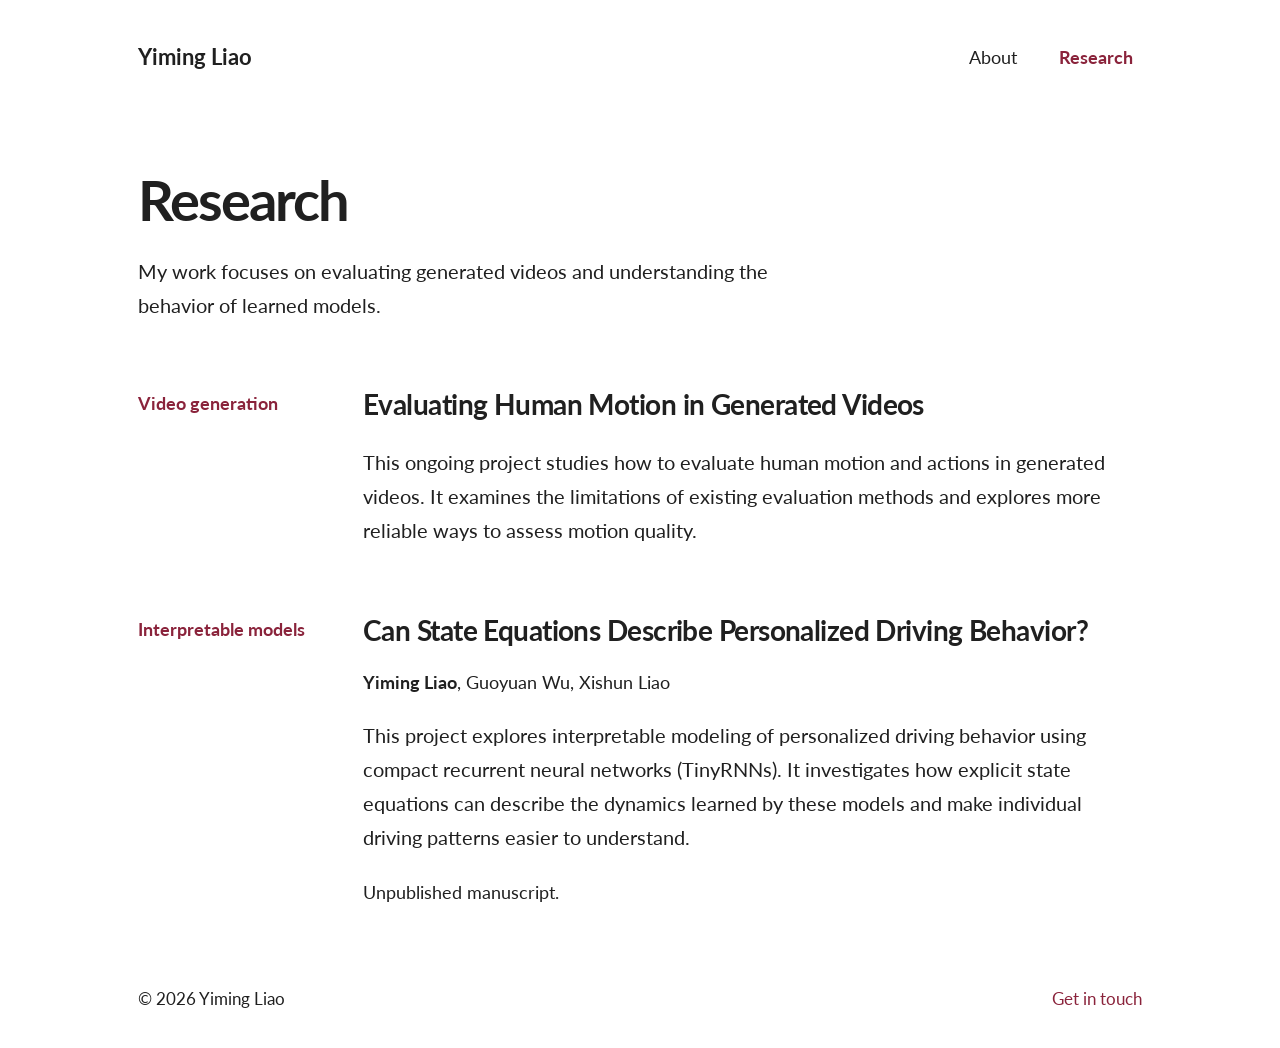
==== research.html @ 7bc7d139 "Redesign academic homepage and add a dedicated research page" ====
<!doctype html>
<html lang="en">
<head>
  <meta charset="utf-8">
  <meta name="viewport" content="width=device-width, initial-scale=1">
  <meta name="description" content="Research by Yiming Liao on evaluating generated videos and interpretable modeling of driving behavior.">
  <meta name="theme-color" content="#ffffff">
  <meta property="og:title" content="Research — Yiming Liao">
  <meta property="og:description" content="Research on video generation evaluation and interpretable models.">
  <meta property="og:type" content="website">
  <title>Research — Yiming Liao</title>
  <link rel="icon" type="image/svg+xml" href="data:image/svg+xml,%3Csvg xmlns='http://www.w3.org/2000/svg' viewBox='0 0 40 40'%3E%3Crect width='40' height='40' rx='5' fill='%238a233b'/%3E%3Ctext x='20' y='28' text-anchor='middle' font-family='Arial,sans-serif' font-size='25' fill='white'%3Ey%3C/text%3E%3C/svg%3E">
  <link rel="preload" href="assets/fonts/Lato-Regular.ttf" as="font" type="font/ttf" crossorigin>
  <link rel="stylesheet" href="styles.css">
</head>
<body>
  <a class="skip-link" href="#main">Skip to content</a>
  <div class="site-shell">
    <header class="site-header">
      <a class="site-name" href="./">Yiming Liao</a>
      <nav aria-label="Main navigation">
        <a href="./">About</a>
        <a href="research.html" aria-current="page">Research</a>
      </nav>
    </header>
    <main id="main" class="research-page">
      <header class="page-introduction">
        <h1>Research</h1>
        <p>My work focuses on evaluating generated videos and understanding the behavior of learned models.</p>
      </header>
      <article class="project" id="video-generation" aria-labelledby="video-title">
        <div class="project-topic"><p>Video generation</p></div>
        <div class="project-body">
          <h2 id="video-title">Evaluating Human Motion in Generated Videos</h2>
          <p>This ongoing project studies how to evaluate human motion and actions in generated videos. It examines the limitations of existing evaluation methods and explores more reliable ways to assess motion quality.</p>
        </div>
      </article>
      <article class="project" id="interpretable-models" aria-labelledby="driving-title">
        <div class="project-topic"><p>Interpretable models</p></div>
        <div class="project-body">
          <h2 id="driving-title">Can State Equations Describe Personalized Driving Behavior?</h2>
          <p class="project-authors"><strong>Yiming Liao</strong>, Guoyuan Wu, Xishun Liao</p>
          <p>This project explores interpretable modeling of personalized driving behavior using compact recurrent neural networks (TinyRNNs). It investigates how explicit state equations can describe the dynamics learned by these models and make individual driving patterns easier to understand.</p>
          <p class="manuscript-status">Unpublished manuscript.</p>
        </div>
      </article>
    </main>
    <footer class="site-footer">
      <span>© 2026 Yiming Liao</span>
      <a href="mailto:yimingliao58@gmail.com">Get in touch</a>
    </footer>
  </div>
</body>
</html>
---- styles.css ----
@font-face {
  font-family: "Lato";
  font-style: normal;
  font-weight: 400;
  font-display: swap;
  src: url("assets/fonts/Lato-Regular.ttf") format("truetype");
}
@font-face {
  font-family: "Lato";
  font-style: normal;
  font-weight: 700;
  font-display: swap;
  src: url("assets/fonts/Lato-Bold.ttf") format("truetype");
}
:root {
  color-scheme: light;
  --ink: #202020;
  --accent: #8a233b;
  --accent-hover: #5c1426;
  --link-highlight: #f8edf0;
}
* { box-sizing: border-box; }
html { scroll-behavior: smooth; scroll-padding-top: 32px; }
body {
  margin: 0;
  background: #fff;
  color: var(--ink);
  font-family: "Lato", "Helvetica Neue", Arial, sans-serif;
  font-size: 1.25rem;
  line-height: 1.7;
  -webkit-font-smoothing: antialiased;
}
a {
  color: var(--accent);
  text-decoration: none;
  text-decoration-line: none;
  border-radius: 3px;
  transition: color 160ms ease, background-color 160ms ease;
}
a:hover { color: var(--accent-hover); background-color: var(--link-highlight); text-decoration: none; }
a:active { color: var(--accent-hover); }
a:focus-visible { outline: 2px solid var(--accent); outline-offset: 5px; }
p { margin: 0 0 1.15em; }
h1, h2, h3 { color: var(--ink); font-weight: 700; }
h1 { margin: 0 0 22px; font-size: clamp(2.5rem, 4.5vw, 3.5rem); line-height: 1.12; letter-spacing: -.035em; }
h2 { margin: 0; font-size: 1.65rem; line-height: 1.3; letter-spacing: -.02em; }
h3 { margin: 0 0 5px; font-size: 1.25rem; line-height: 1.4; }
.site-shell { width: min(1100px, 100%); margin-inline: auto; padding-inline: 48px; }
.site-header { display: flex; justify-content: space-between; align-items: center; gap: 28px; padding-top: 36px; padding-bottom: 24px; }
.site-name { color: var(--ink); font-size: 1.35rem; font-weight: 700; white-space: nowrap; }
.site-name:hover { background: transparent; color: var(--accent); }
nav { display: flex; gap: 24px; }
nav a { display: inline-block; color: var(--ink); padding: 7px 9px; font-size: 1.125rem; line-height: 1.6; }
nav a[aria-current="page"] { color: var(--accent); font-weight: 700; }
.introduction { display: grid; grid-template-columns: minmax(0, 1fr) 240px; gap: 76px; align-items: start; padding-top: 66px; }
.introduction-text { min-width: 0; }
.affiliation { margin: 0 0 27px; font-size: 1.1875rem; line-height: 1.6; }
.affiliation a { font-weight: 700; }
.biography p { max-width: 38em; }
.research-link { margin-top: 26px; margin-bottom: 24px; }
.research-link a { display: inline-flex; align-items: center; gap: 10px; font-weight: 700; }
.research-link span { display: inline-block; transition: transform 160ms ease; }
.research-link a:hover span { transform: translateX(4px); }
.contact-links { display: flex; flex-wrap: wrap; align-items: center; gap: 8px 15px; font-size: 1.125rem; }
.contact-links a { padding-block: 5px; overflow-wrap: anywhere; }
.contact-separator { color: var(--ink); }
.portrait { margin: 12px 0 0; }
.portrait img { display: block; width: 100%; height: auto; border-radius: 4px; }
.education { display: grid; grid-template-columns: 185px minmax(0, 1fr); gap: 40px; margin-top: 80px; }
.education h2 { padding-top: 1px; }
.education-list { min-width: 0; }
.education-entry { display: flex; justify-content: space-between; align-items: baseline; gap: 25px; }
.education-entry + .education-entry { margin-top: 28px; }
.education-entry p { margin: 0; font-size: 1.125rem; line-height: 1.65; }
.education-date { white-space: nowrap; font-variant-numeric: tabular-nums; }
.site-footer { display: flex; justify-content: space-between; flex-wrap: wrap; gap: 12px 24px; margin-top: 78px; padding-bottom: 34px; font-size: 1.0625rem; }
.research-page { padding-top: 66px; }
.page-introduction { max-width: 750px; margin-bottom: 64px; }
.page-introduction p { max-width: 35em; margin: 0; }
.project { display: grid; grid-template-columns: 185px minmax(0, 1fr); gap: 40px; }
.project + .project { margin-top: 65px; }
.project-topic p { margin: 4px 0 0; color: var(--accent); font-size: 1.125rem; font-weight: 700; line-height: 1.5; }
.project-body { min-width: 0; }
.project h2 { margin-bottom: 22px; font-size: 1.75rem; line-height: 1.35; }
.project-body > p:last-child { margin-bottom: 0; }
.project-authors { font-size: 1.125rem; line-height: 1.65; margin-top: -4px; margin-bottom: 20px; }
.manuscript-status { font-size: 1.125rem; }
.skip-link { position: absolute; top: 12px; left: 16px; padding: 8px 14px; background: #fff; transform: translateY(-180%); z-index: 10; }
.skip-link:focus { transform: none; }
@media (max-width: 900px) {
  .site-shell { padding-inline: 36px; }
  .introduction { grid-template-columns: minmax(0, 1fr) 190px; gap: 40px; }
  .education, .project { grid-template-columns: 155px minmax(0, 1fr); gap: 32px; }
  .education-entry { flex-direction: column; gap: 6px; }
}
@media (max-width: 640px) {
  body { font-size: 1.1875rem; line-height: 1.7; }
  .site-shell { padding-inline: 24px; }
  .site-header { flex-wrap: wrap; gap: 12px 18px; padding-top: 22px; padding-bottom: 15px; }
  .site-name { font-size: 1.25rem; }
  nav { gap: 9px; }
  nav a { padding: 7px 6px; font-size: 1.0625rem; }
  .introduction { grid-template-columns: minmax(0, 1fr); gap: 28px; padding-top: 32px; }
  .portrait { grid-row: 1; width: 156px; margin: 0; }
  h1 { font-size: 2.6rem; margin-bottom: 18px; }
  .affiliation { font-size: 1.125rem; margin-bottom: 24px; }
  .research-link { margin-top: 24px; }
  .contact-links { gap: 6px 12px; font-size: 1.0625rem; }
  .education, .project { grid-template-columns: minmax(0, 1fr); gap: 24px; }
  .education { margin-top: 58px; }
  .education-entry + .education-entry { margin-top: 26px; }
  .education-entry h3 { font-size: 1.1875rem; }
  .education-entry p { font-size: 1.0625rem; }
  .site-footer { margin-top: 58px; font-size: 1.0625rem; }
  .research-page { padding-top: 38px; }
  .page-introduction { margin-bottom: 44px; }
  .project { gap: 12px; }
  .project + .project { margin-top: 48px; }
  .project h2 { font-size: 1.5rem; margin-bottom: 18px; }
  .project-topic p, .project-authors, .manuscript-status { font-size: 1.0625rem; }
}
@media (prefers-reduced-motion: reduce) {
  html { scroll-behavior: auto; }
  a, .research-link span { transition: none; }
  .research-link a:hover span { transform: none; }
}
@media print {
  body { font-size: 12pt; }
  .site-header, .skip-link, .site-footer { display: none; }
  .site-shell { width: 100%; padding: 0; }
  .introduction, .research-page { padding-top: 0; }
  .education { margin-top: 32px; }
  .project { break-inside: avoid; }
  a { color: inherit; }
}
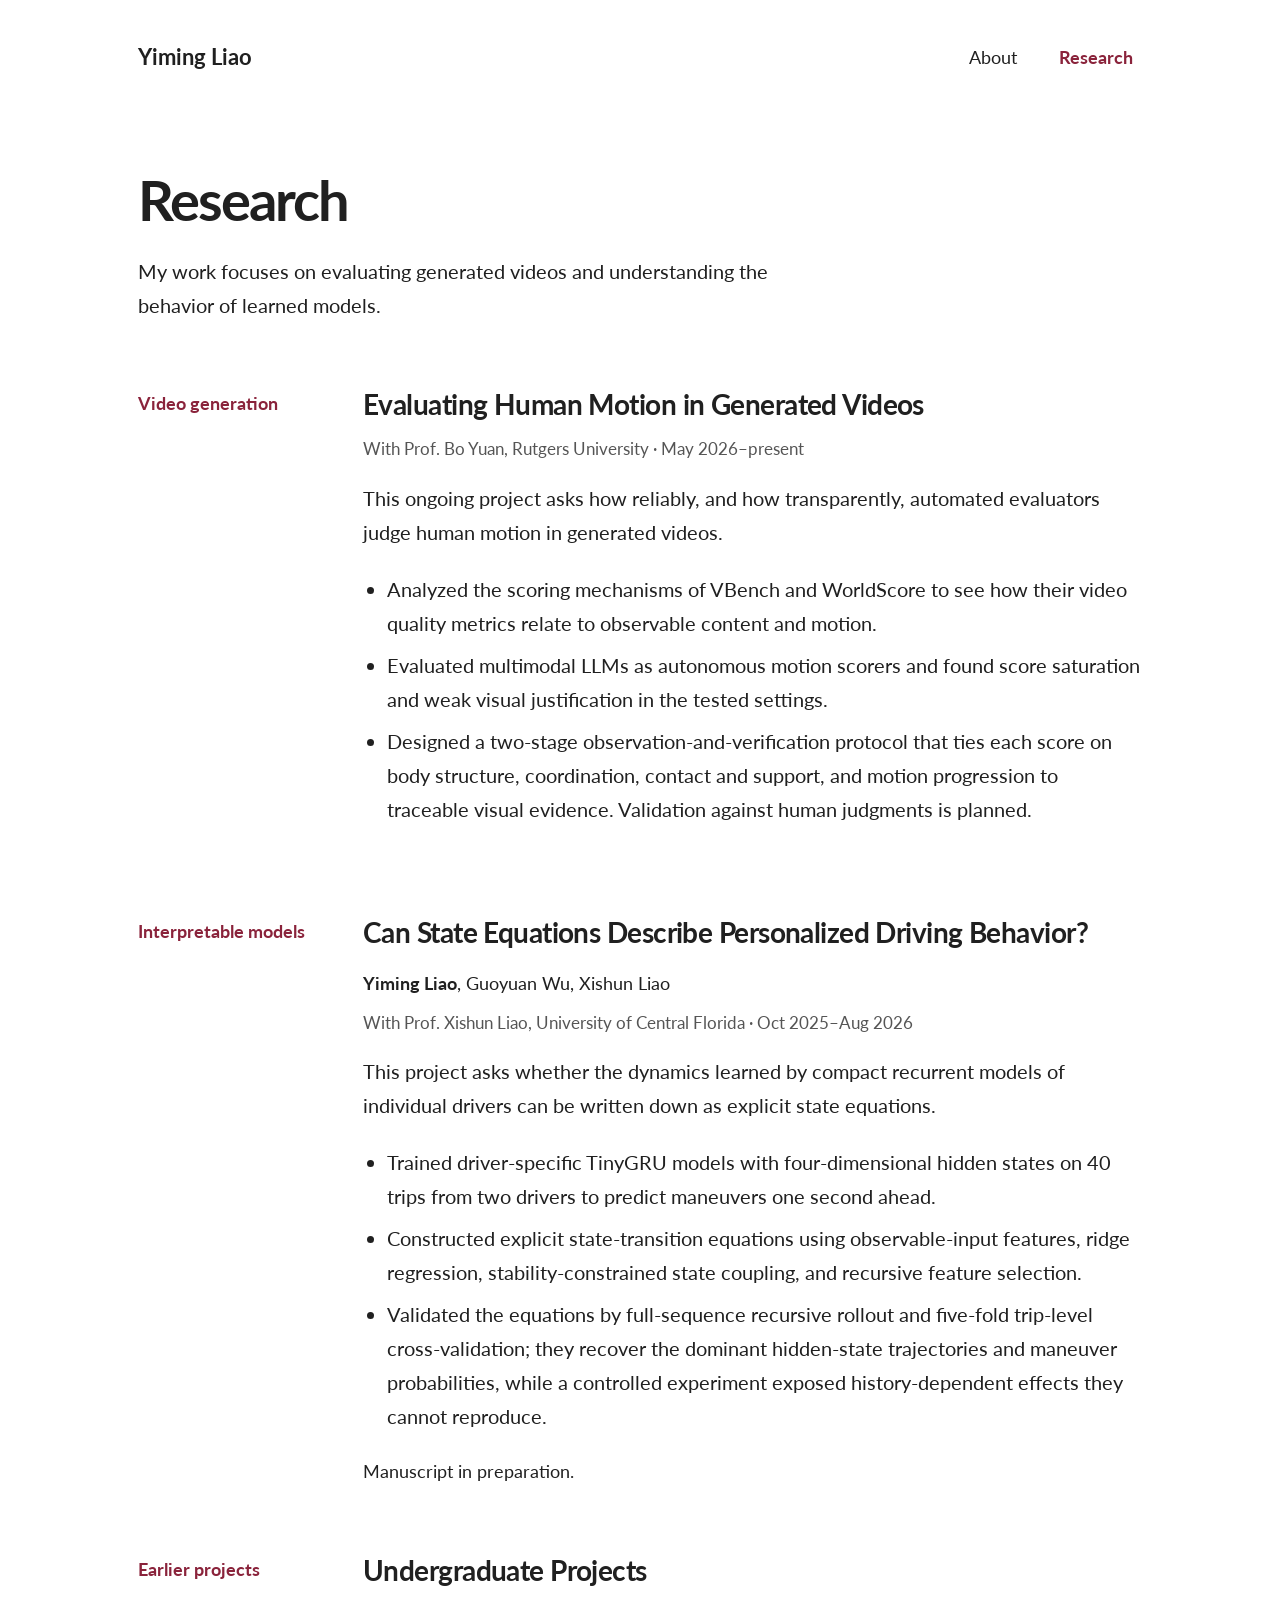
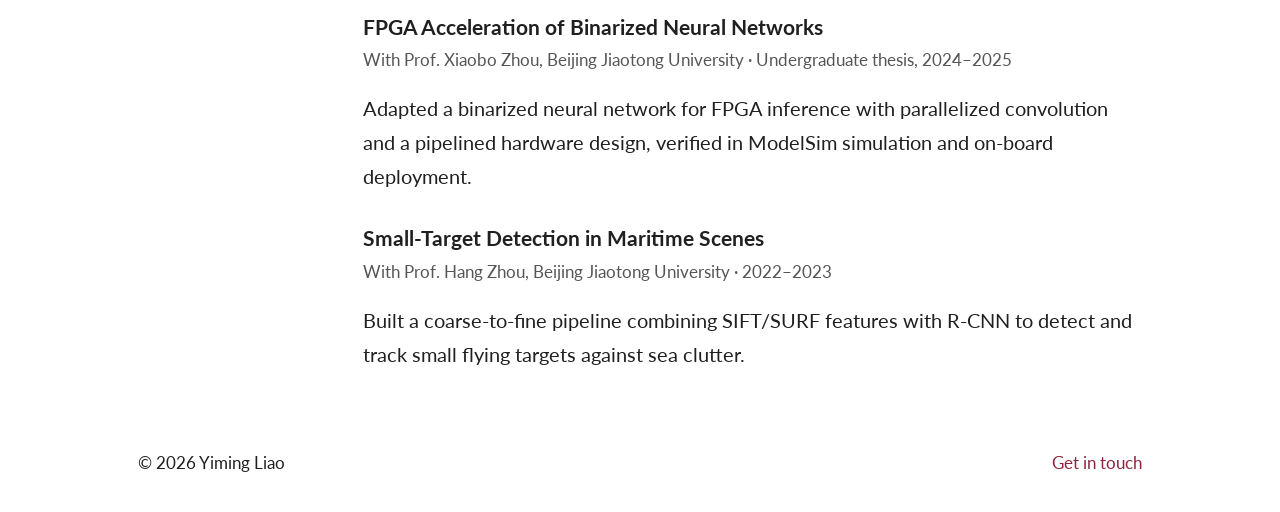
==== commit cf08bfae: "Update profile for PhD applications: M.S. details, project specifics, undergraduate work Co-Authored" ====
--- a/research.html
+++ b/research.html
@@ -6,7 +6,7 @@
   <meta name="description" content="Research by Yiming Liao on evaluating generated videos and interpretable modeling of driving behavior.">
   <meta name="theme-color" content="#ffffff">
   <meta property="og:title" content="Research — Yiming Liao">
-  <meta property="og:description" content="Research on video generation evaluation and interpretable models.">
+  <meta property="og:description" content="Research by Yiming Liao on video generation evaluation and interpretable models.">
   <meta property="og:type" content="website">
   <title>Research — Yiming Liao</title>
   <link rel="icon" type="image/svg+xml" href="data:image/svg+xml,%3Csvg xmlns='http://www.w3.org/2000/svg' viewBox='0 0 40 40'%3E%3Crect width='40' height='40' rx='5' fill='%238a233b'/%3E%3Ctext x='20' y='28' text-anchor='middle' font-family='Arial,sans-serif' font-size='25' fill='white'%3Ey%3C/text%3E%3C/svg%3E">
@@ -32,7 +32,13 @@
         <div class="project-topic"><p>Video generation</p></div>
         <div class="project-body">
           <h2 id="video-title">Evaluating Human Motion in Generated Videos</h2>
-          <p>This ongoing project studies how to evaluate human motion and actions in generated videos. It examines the limitations of existing evaluation methods and explores more reliable ways to assess motion quality.</p>
+          <p class="project-meta">With Prof. Bo Yuan, Rutgers University · May 2026–present</p>
+          <p>This ongoing project asks how reliably, and how transparently, automated evaluators judge human motion in generated videos.</p>
+          <ul class="project-points">
+            <li>Analyzed the scoring mechanisms of VBench and WorldScore to see how their video quality metrics relate to observable content and motion.</li>
+            <li>Evaluated multimodal LLMs as autonomous motion scorers and found score saturation and weak visual justification in the tested settings.</li>
+            <li>Designed a two-stage observation-and-verification protocol that ties each score on body structure, coordination, contact and support, and motion progression to traceable visual evidence. Validation against human judgments is planned.</li>
+          </ul>
         </div>
       </article>
       <article class="project" id="interpretable-models" aria-labelledby="driving-title">
@@ -40,8 +46,26 @@
         <div class="project-body">
           <h2 id="driving-title">Can State Equations Describe Personalized Driving Behavior?</h2>
           <p class="project-authors"><strong>Yiming Liao</strong>, Guoyuan Wu, Xishun Liao</p>
-          <p>This project explores interpretable modeling of personalized driving behavior using compact recurrent neural networks (TinyRNNs). It investigates how explicit state equations can describe the dynamics learned by these models and make individual driving patterns easier to understand.</p>
-          <p class="manuscript-status">Unpublished manuscript.</p>
+          <p class="project-meta">With Prof. Xishun Liao, University of Central Florida · Oct 2025–Aug 2026</p>
+          <p>This project asks whether the dynamics learned by compact recurrent models of individual drivers can be written down as explicit state equations.</p>
+          <ul class="project-points">
+            <li>Trained driver-specific TinyGRU models with four-dimensional hidden states on 40 trips from two drivers to predict maneuvers one second ahead.</li>
+            <li>Constructed explicit state-transition equations using observable-input features, ridge regression, stability-constrained state coupling, and recursive feature selection.</li>
+            <li>Validated the equations by full-sequence recursive rollout and five-fold trip-level cross-validation; they recover the dominant hidden-state trajectories and maneuver probabilities, while a controlled experiment exposed history-dependent effects they cannot reproduce.</li>
+          </ul>
+          <p class="manuscript-status">Manuscript in preparation.</p>
+        </div>
+      </article>
+      <article class="project" id="earlier-projects" aria-labelledby="earlier-title">
+        <div class="project-topic"><p>Earlier projects</p></div>
+        <div class="project-body">
+          <h2 id="earlier-title">Undergraduate Projects</h2>
+          <h3>FPGA Acceleration of Binarized Neural Networks</h3>
+          <p class="project-meta">With Prof. Xiaobo Zhou, Beijing Jiaotong University · Undergraduate thesis, 2024–2025</p>
+          <p>Adapted a binarized neural network for FPGA inference with parallelized convolution and a pipelined hardware design, verified in ModelSim simulation and on-board deployment.</p>
+          <h3>Small-Target Detection in Maritime Scenes</h3>
+          <p class="project-meta">With Prof. Hang Zhou, Beijing Jiaotong University · 2022–2023</p>
+          <p>Built a coarse-to-fine pipeline combining SIFT/SURF features with R-CNN to detect and track small flying targets against sea clutter.</p>
         </div>
       </article>
     </main>
--- a/styles.css
+++ b/styles.css
@@ -66,8 +66,13 @@
 .contact-separator { color: var(--ink); }
 .portrait { margin: 12px 0 0; }
 .portrait img { display: block; width: 100%; height: auto; border-radius: 4px; }
-.education { display: grid; grid-template-columns: 185px minmax(0, 1fr); gap: 40px; margin-top: 80px; }
-.education h2 { padding-top: 1px; }
+.research-overview, .education { display: grid; grid-template-columns: 185px minmax(0, 1fr); gap: 40px; margin-top: 72px; }
+.research-overview h2, .education h2 { padding-top: 1px; }
+.research-summaries { min-width: 0; }
+.research-summary + .research-summary { margin-top: 34px; }
+.research-summary h3 { margin-bottom: 10px; font-size: 1.375rem; }
+.research-summary > p { margin-bottom: 0; }
+.research-summary .research-link { margin-top: 12px; font-size: 1.125rem; }
 .education-list { min-width: 0; }
 .education-entry { display: flex; justify-content: space-between; align-items: baseline; gap: 25px; }
 .education-entry + .education-entry { margin-top: 28px; }
@@ -85,12 +90,18 @@
 .project-body > p:last-child { margin-bottom: 0; }
 .project-authors { font-size: 1.125rem; line-height: 1.65; margin-top: -4px; margin-bottom: 20px; }
 .manuscript-status { font-size: 1.125rem; }
+.project-meta { font-size: 1.0625rem; line-height: 1.6; margin-top: -10px; margin-bottom: 18px; color: #555; }
+.project-points { margin: 0 0 1.15em; padding-left: 1.2em; }
+.project-points li + li { margin-top: 8px; }
+.project-body h3 { margin-top: 30px; font-size: 1.3125rem; }
+.project-body h2 + h3 { margin-top: 0; }
+.project-body h3 + .project-meta { margin-top: 2px; }
 .skip-link { position: absolute; top: 12px; left: 16px; padding: 8px 14px; background: #fff; transform: translateY(-180%); z-index: 10; }
 .skip-link:focus { transform: none; }
 @media (max-width: 900px) {
   .site-shell { padding-inline: 36px; }
   .introduction { grid-template-columns: minmax(0, 1fr) 190px; gap: 40px; }
-  .education, .project { grid-template-columns: 155px minmax(0, 1fr); gap: 32px; }
+  .research-overview, .education, .project { grid-template-columns: 155px minmax(0, 1fr); gap: 32px; }
   .education-entry { flex-direction: column; gap: 6px; }
 }
 @media (max-width: 640px) {
@@ -106,8 +117,9 @@
   .affiliation { font-size: 1.125rem; margin-bottom: 24px; }
   .research-link { margin-top: 24px; }
   .contact-links { gap: 6px 12px; font-size: 1.0625rem; }
-  .education, .project { grid-template-columns: minmax(0, 1fr); gap: 24px; }
-  .education { margin-top: 58px; }
+  .research-overview, .education, .project { grid-template-columns: minmax(0, 1fr); gap: 24px; }
+  .research-overview, .education { margin-top: 58px; }
+  .research-summary h3 { font-size: 1.3125rem; }
   .education-entry + .education-entry { margin-top: 26px; }
   .education-entry h3 { font-size: 1.1875rem; }
   .education-entry p { font-size: 1.0625rem; }
@@ -129,7 +141,7 @@
   .site-header, .skip-link, .site-footer { display: none; }
   .site-shell { width: 100%; padding: 0; }
   .introduction, .research-page { padding-top: 0; }
-  .education { margin-top: 32px; }
-  .project { break-inside: avoid; }
+  .research-overview, .education { margin-top: 32px; }
+  .research-summary, .project { break-inside: avoid; }
   a { color: inherit; }
 }
